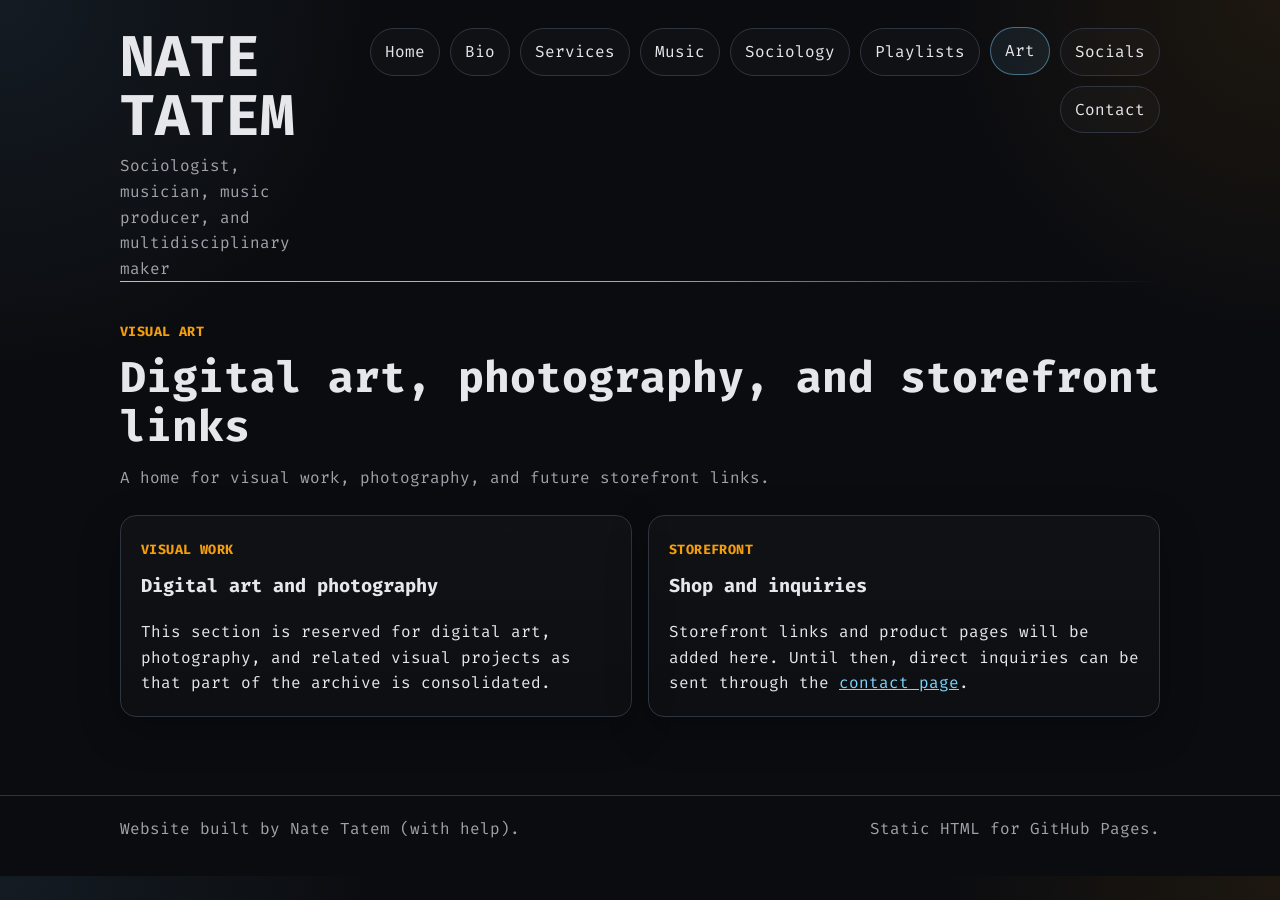
==== art.html @ 0ed72773 "Add files via upload" ====
<!DOCTYPE html>
<html lang="en">
<head>
  <meta charset="UTF-8">
  <meta name="viewport" content="width=device-width, initial-scale=1">
  <title>Art | Nate Tatem</title>
  <meta name="description" content="Visual art, photography, and storefront links for Nate Tatem.">
  <link rel="preconnect" href="https://fonts.googleapis.com">
  <link rel="preconnect" href="https://fonts.gstatic.com" crossorigin>
  <link href="https://fonts.googleapis.com/css2?family=Fira+Code:wght@400;500;600;700&display=swap" rel="stylesheet">
  <link rel="stylesheet" href="style.css">
</head>
<body>
  <header class="site-header container">
    <div class="topbar">
      <div class="brand">
        <a href="index.html">
          <h1 class="site-title">NATE TATEM</h1>
        </a>
        <p class="site-subtitle">Sociologist, musician, music producer, and multidisciplinary maker</p>
      </div>
      <nav class="nav" aria-label="Primary navigation">
        <a class="" href="index.html">Home</a>
        <a class="" href="bio.html">Bio</a>
        <a class="" href="services.html">Services</a>
        <a class="" href="music.html">Music</a>
        <a class="" href="sociology.html">Sociology</a>
        <a class="" href="playlists.html">Playlists</a>
        <a class="active" href="art.html">Art</a>
        <a class="" href="socials.html">Socials</a>
        <a class="" href="contact.html">Contact</a>
      </nav>
    </div>
    <hr class="rule">
  </header>
  <main class="container">
    <section class="page-heading">
      <span class="eyebrow">Visual art</span>
      <h2>Digital art, photography, and storefront links</h2>
      <p>A home for visual work, photography, and future storefront links.</p>
    </section>


    <section class="section-block">
      <div class="grid-2">
        <div class="card text-block">
          <span class="eyebrow">Visual work</span>
          <h3>Digital art and photography</h3>
          <p>
            This section is reserved for digital art, photography, and related visual projects as that part of the
            archive is consolidated.
          </p>
        </div>
        <div class="card text-block">
          <span class="eyebrow">Storefront</span>
          <h3>Shop and inquiries</h3>
          <p>
            Storefront links and product pages will be added here. Until then, direct inquiries can be sent through the
            <a href="contact.html">contact page</a>.
          </p>
        </div>
      </div>
    </section>

  </main>
  <footer class="site-footer">
    <div class="container">
      <span>Website built by Nate Tatem (with help).</span>
      <span>Static HTML for GitHub Pages.</span>
    </div>
  </footer>
</body>
</html>
---- style.css ----
:root {
  --bg: #0b0c10;
  --bg-elev: #111318;
  --bg-elev-2: #171a21;
  --text: #e5e7eb;
  --muted: #a1a1aa;
  --border: #2e3440;
  --accent: #7dd3fc;
  --accent-2: #f59e0b;
  --accent-visited: #c084fc;
  --shadow: 0 14px 40px rgba(0, 0, 0, 0.28);
  --max: 1040px;
  --rad: 16px;
}

* { box-sizing: border-box; }
html { scroll-behavior: smooth; }
body {
  margin: 0;
  background:
    radial-gradient(circle at top left, rgba(125, 211, 252, 0.08), transparent 24%),
    radial-gradient(circle at top right, rgba(245, 158, 11, 0.08), transparent 22%),
    var(--bg);
  color: var(--text);
  font-family: "Fira Code", Consolas, "Courier New", monospace;
  -webkit-font-smoothing: antialiased;
  -moz-osx-font-smoothing: grayscale;
  line-height: 1.6;
}
img { max-width: 100%; display: block; }
a { color: var(--accent); }
a:visited { color: var(--accent-visited); }
a:hover, a:focus-visible { text-decoration-thickness: 2px; }
.container { width: min(calc(100% - 32px), var(--max)); margin: 0 auto; }
.site-header { padding: 28px 0 18px; }
.topbar { display: grid; grid-template-columns: 1fr auto; gap: 16px 24px; align-items: start; }
.brand a { color: var(--text); text-decoration: none; }
.site-title { font-size: clamp(2.2rem, 5vw, 3.6rem); margin: 0; line-height: 1.02; }
.site-subtitle { margin: 8px 0 0; color: var(--muted); font-size: 1rem; }
.nav { display: flex; flex-wrap: wrap; gap: 10px; justify-content: flex-end; }
.nav a {
  display: inline-flex;
  align-items: center;
  justify-content: center;
  padding: 10px 14px;
  border: 1px solid var(--border);
  border-radius: 999px;
  text-decoration: none;
  color: var(--text);
  background: rgba(255,255,255,0.02);
  transition: transform 0.18s ease, border-color 0.18s ease, background 0.18s ease;
}
.nav a:visited { color: var(--text); }
.nav a:hover, .nav a:focus-visible, .nav a.active {
  transform: translateY(-1px);
  background: rgba(125, 211, 252, 0.08);
  border-color: rgba(125, 211, 252, 0.45);
}
.rule {
  height: 1px;
  border: 0;
  margin: 0;
  background: linear-gradient(to right, var(--accent), var(--accent-2), transparent);
}
main { padding: 18px 0 56px; }
.hero, .page-heading { margin: 0 0 24px; }
.eyebrow {
  display: inline-block;
  font-size: 0.84rem;
  font-weight: 700;
  letter-spacing: 0.03em;
  text-transform: uppercase;
  color: var(--accent-2);
  margin-bottom: 10px;
}
.hero h2, .page-heading h2 {
  font-size: clamp(1.85rem, 4vw, 2.7rem);
  line-height: 1.14;
  margin: 0 0 14px;
}
.hero p, .page-heading p, .section-lead {
  margin: 0;
  color: var(--muted);
  max-width: 78ch;
}
.grid-2, .grid-3, .links-grid, .page-grid {
  display: grid;
  gap: 16px;
}
.grid-2 { grid-template-columns: repeat(2, minmax(0, 1fr)); }
.grid-3 { grid-template-columns: repeat(3, minmax(0, 1fr)); }
.links-grid, .page-grid { grid-template-columns: repeat(2, minmax(0, 1fr)); }
.card, .link-card, .page-card {
  border: 1px solid var(--border);
  border-radius: var(--rad);
  background: linear-gradient(180deg, rgba(255,255,255,0.025), rgba(255,255,255,0.01));
  box-shadow: var(--shadow);
}
.card { padding: 20px; }
.card h3, .card h4, .section-title { margin-top: 0; }
.section-block { margin: 22px 0; }
.section-title { margin: 0 0 14px; font-size: 1.28rem; }
.section-note { color: var(--muted); margin: -4px 0 16px; }
.meta-list {
  margin: 0;
  padding: 0;
  list-style: none;
  display: grid;
  gap: 8px;
}
.button-row { display: flex; flex-wrap: wrap; gap: 10px; margin-top: 18px; }
.button, .button-secondary {
  display: inline-flex;
  align-items: center;
  justify-content: center;
  padding: 11px 15px;
  border-radius: 999px;
  text-decoration: none;
  font-weight: 700;
  border: 1px solid transparent;
}
.button { color: #0b0c10; background: var(--accent); }
.button:visited { color: #0b0c10; }
.button-secondary { color: var(--text); background: transparent; border-color: var(--border); }
.button-secondary:visited { color: var(--text); }
.link-card, .page-card {
  display: block;
  padding: 16px;
  text-decoration: none;
  color: var(--text);
  transition: transform 0.18s ease, border-color 0.18s ease, background 0.18s ease;
}
.link-card:visited, .page-card:visited { color: var(--text); }
.link-card:hover, .link-card:focus-visible, .page-card:hover, .page-card:focus-visible {
  transform: translateY(-2px);
  border-color: rgba(245, 158, 11, 0.45);
  background: rgba(255,255,255,0.03);
}
.label {
  display: block;
  font-weight: 700;
  font-size: 1rem;
  margin-bottom: 6px;
}
.desc {
  display: block;
  color: var(--muted);
  font-size: 0.95rem;
}
.badge-row { display: flex; flex-wrap: wrap; gap: 8px; margin: 0 0 12px; }
.badge {
  display: inline-flex;
  align-items: center;
  padding: 6px 10px;
  border-radius: 999px;
  background: rgba(245, 158, 11, 0.12);
  color: #f7c96c;
  border: 1px solid rgba(245, 158, 11, 0.25);
  font-size: 0.82rem;
}
.muted { color: var(--muted); }
.page-card .label { font-size: 1.08rem; }
.page-card .mini {
  color: var(--accent-2);
  font-size: 0.82rem;
  text-transform: uppercase;
  letter-spacing: 0.03em;
  margin-bottom: 8px;
  display: block;
}
.text-block p:last-child { margin-bottom: 0; }
.site-footer {
  border-top: 1px solid var(--border);
  padding: 20px 0 34px;
  color: var(--muted);
}
.site-footer .container {
  display: flex;
  flex-wrap: wrap;
  justify-content: space-between;
  gap: 10px 20px;
}
@media (max-width: 920px) {
  .topbar { grid-template-columns: 1fr; }
  .nav { justify-content: flex-start; }
}
@media (max-width: 760px) {
  .grid-2, .grid-3, .links-grid, .page-grid { grid-template-columns: 1fr; }
}
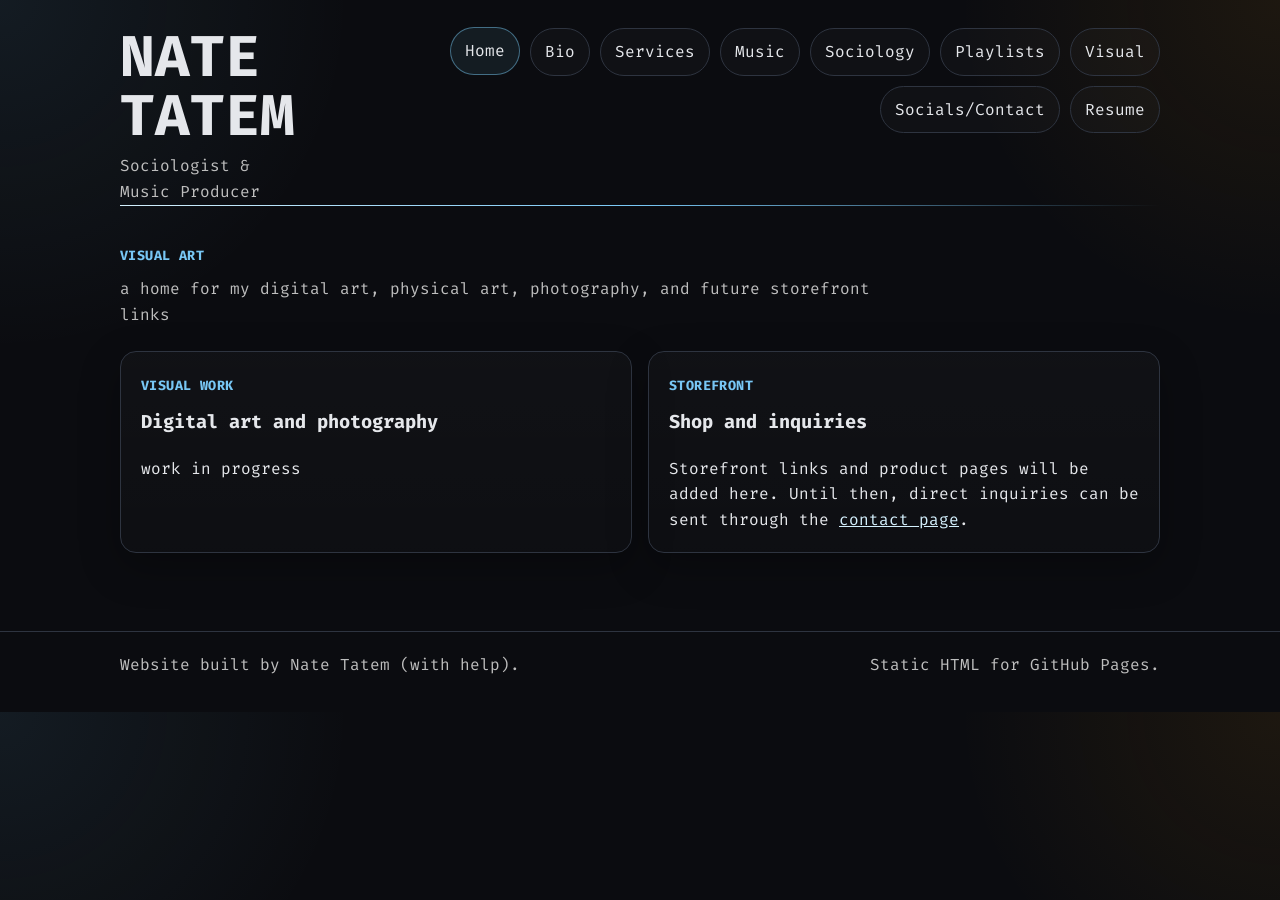
==== commit 60048dae: "Add files via upload" ====
--- a/art.html
+++ b/art.html
@@ -17,18 +17,18 @@
         <a href="index.html">
           <h1 class="site-title">NATE TATEM</h1>
         </a>
-        <p class="site-subtitle">Sociologist, musician, music producer, and multidisciplinary maker</p>
+        <p class="site-subtitle" data-site-subtitle></p>
       </div>
       <nav class="nav" aria-label="Primary navigation">
-        <a class="" href="index.html">Home</a>
+        <a class="active" href="index.html">Home</a>
         <a class="" href="bio.html">Bio</a>
         <a class="" href="services.html">Services</a>
         <a class="" href="music.html">Music</a>
         <a class="" href="sociology.html">Sociology</a>
         <a class="" href="playlists.html">Playlists</a>
-        <a class="active" href="art.html">Art</a>
-        <a class="" href="socials.html">Socials</a>
-        <a class="" href="contact.html">Contact</a>
+        <a class="" href="art.html">Visual</a>
+        <a class="" href="socials.html">Socials/Contact</a>
+        <a class="" href="resume.html">Resume</a>
       </nav>
     </div>
     <hr class="rule">
@@ -36,19 +36,15 @@
   <main class="container">
     <section class="page-heading">
       <span class="eyebrow">Visual art</span>
-      <h2>Digital art, photography, and storefront links</h2>
-      <p>A home for visual work, photography, and future storefront links.</p>
+      <p>a home for my digital art, physical art, photography, and future storefront links</p>
     </section>
-
-
     <section class="section-block">
       <div class="grid-2">
         <div class="card text-block">
           <span class="eyebrow">Visual work</span>
           <h3>Digital art and photography</h3>
           <p>
-            This section is reserved for digital art, photography, and related visual projects as that part of the
-            archive is consolidated.
+            work in progress
           </p>
         </div>
         <div class="card text-block">
@@ -69,5 +65,6 @@
       <span>Static HTML for GitHub Pages.</span>
     </div>
   </footer>
+  <script src="shared.js"></script>
 </body>
 </html>
--- a/style.css
+++ b/style.css
@@ -3,10 +3,10 @@
   --bg-elev: #111318;
   --bg-elev-2: #171a21;
   --text: #e5e7eb;
-  --muted: #a1a1aa;
+  --muted: #bebebe;
   --border: #2e3440;
-  --accent: #7dd3fc;
-  --accent-2: #f59e0b;
+  --accent: #d4f0fd;
+  --accent-2: #78c7f5;
   --accent-visited: #c084fc;
   --shadow: 0 14px 40px rgba(0, 0, 0, 0.28);
   --max: 1040px;
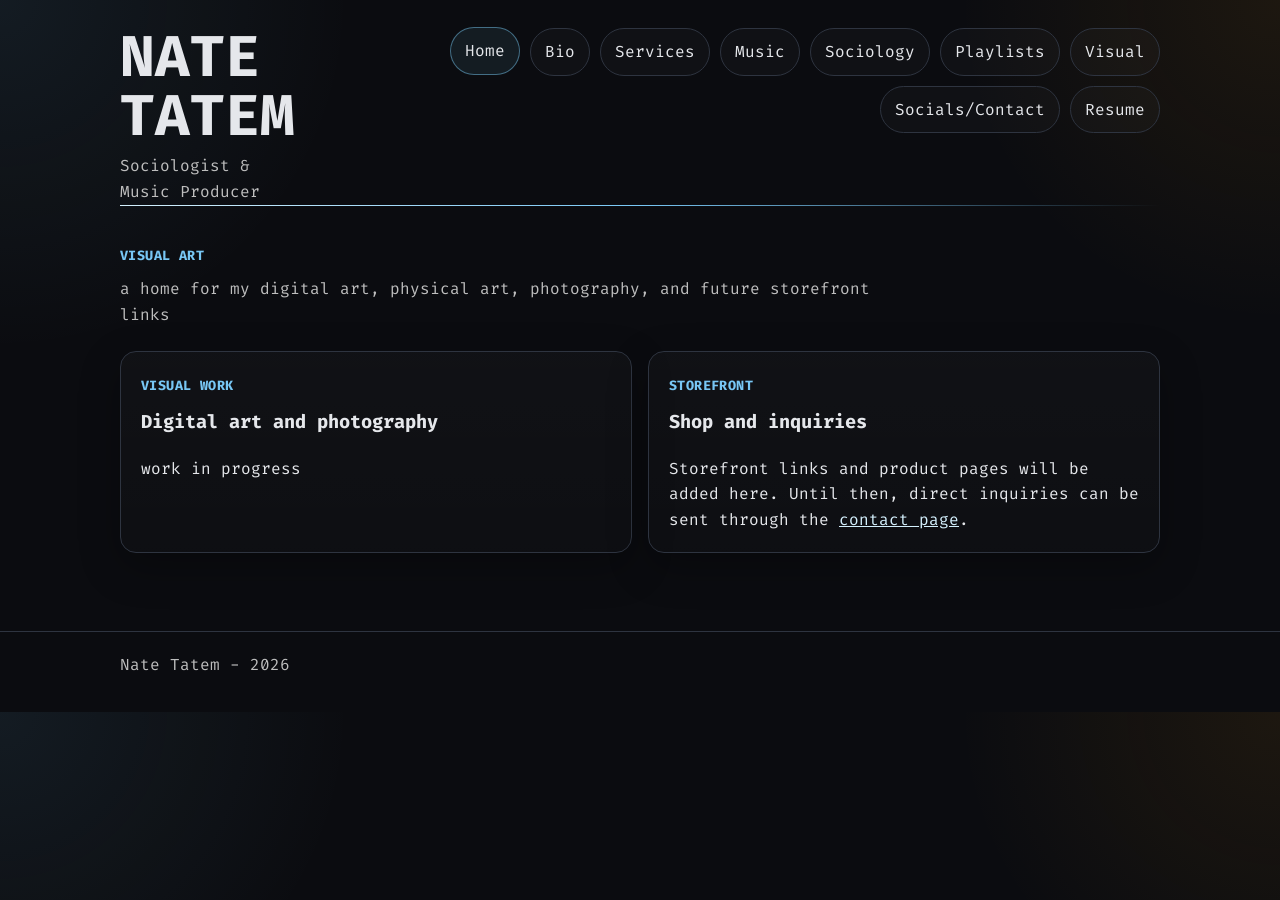
==== commit 37ba0c40: "Update art.html" ====
--- a/art.html
+++ b/art.html
@@ -59,10 +59,9 @@
     </section>
 
   </main>
-  <footer class="site-footer">
+ <footer class="site-footer">
     <div class="container">
-      <span>Website built by Nate Tatem (with help).</span>
-      <span>Static HTML for GitHub Pages.</span>
+      <span>Nate Tatem - 2026</span>
     </div>
   </footer>
   <script src="shared.js"></script>
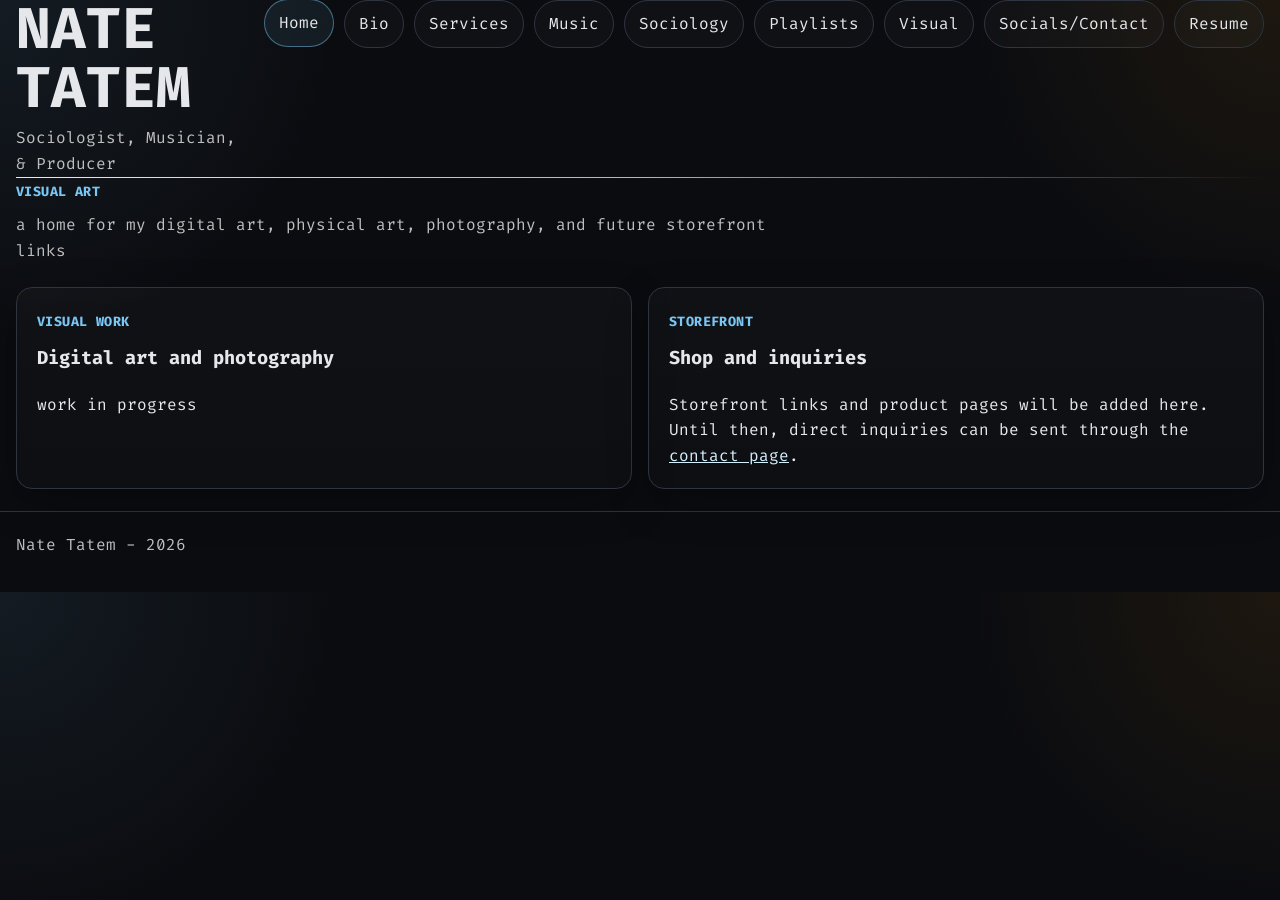
==== commit 208cd20c: "Update site subtitle in art.html" ====
--- a/art.html
+++ b/art.html
@@ -17,7 +17,7 @@
         <a href="index.html">
           <h1 class="site-title">NATE TATEM</h1>
         </a>
-        <p class="site-subtitle" data-site-subtitle></p>
+        <p class="site-subtitle">Sociologist, Musician, & Producer</p>
       </div>
       <nav class="nav" aria-label="Primary navigation">
         <a class="active" href="index.html">Home</a>
--- a/style.css
+++ b/style.css
@@ -187,3 +187,15 @@
 @media (max-width: 760px) {
   .grid-2, .grid-3, .links-grid, .page-grid { grid-template-columns: 1fr; }
 }
+
+/* Custom styles */
+:root {
+    --max: 100%;
+}
+
+.container {
+    width: 100%;
+    padding: 0 16px;
+    margin: 0 auto;
+    box-sizing: border-box;
+}
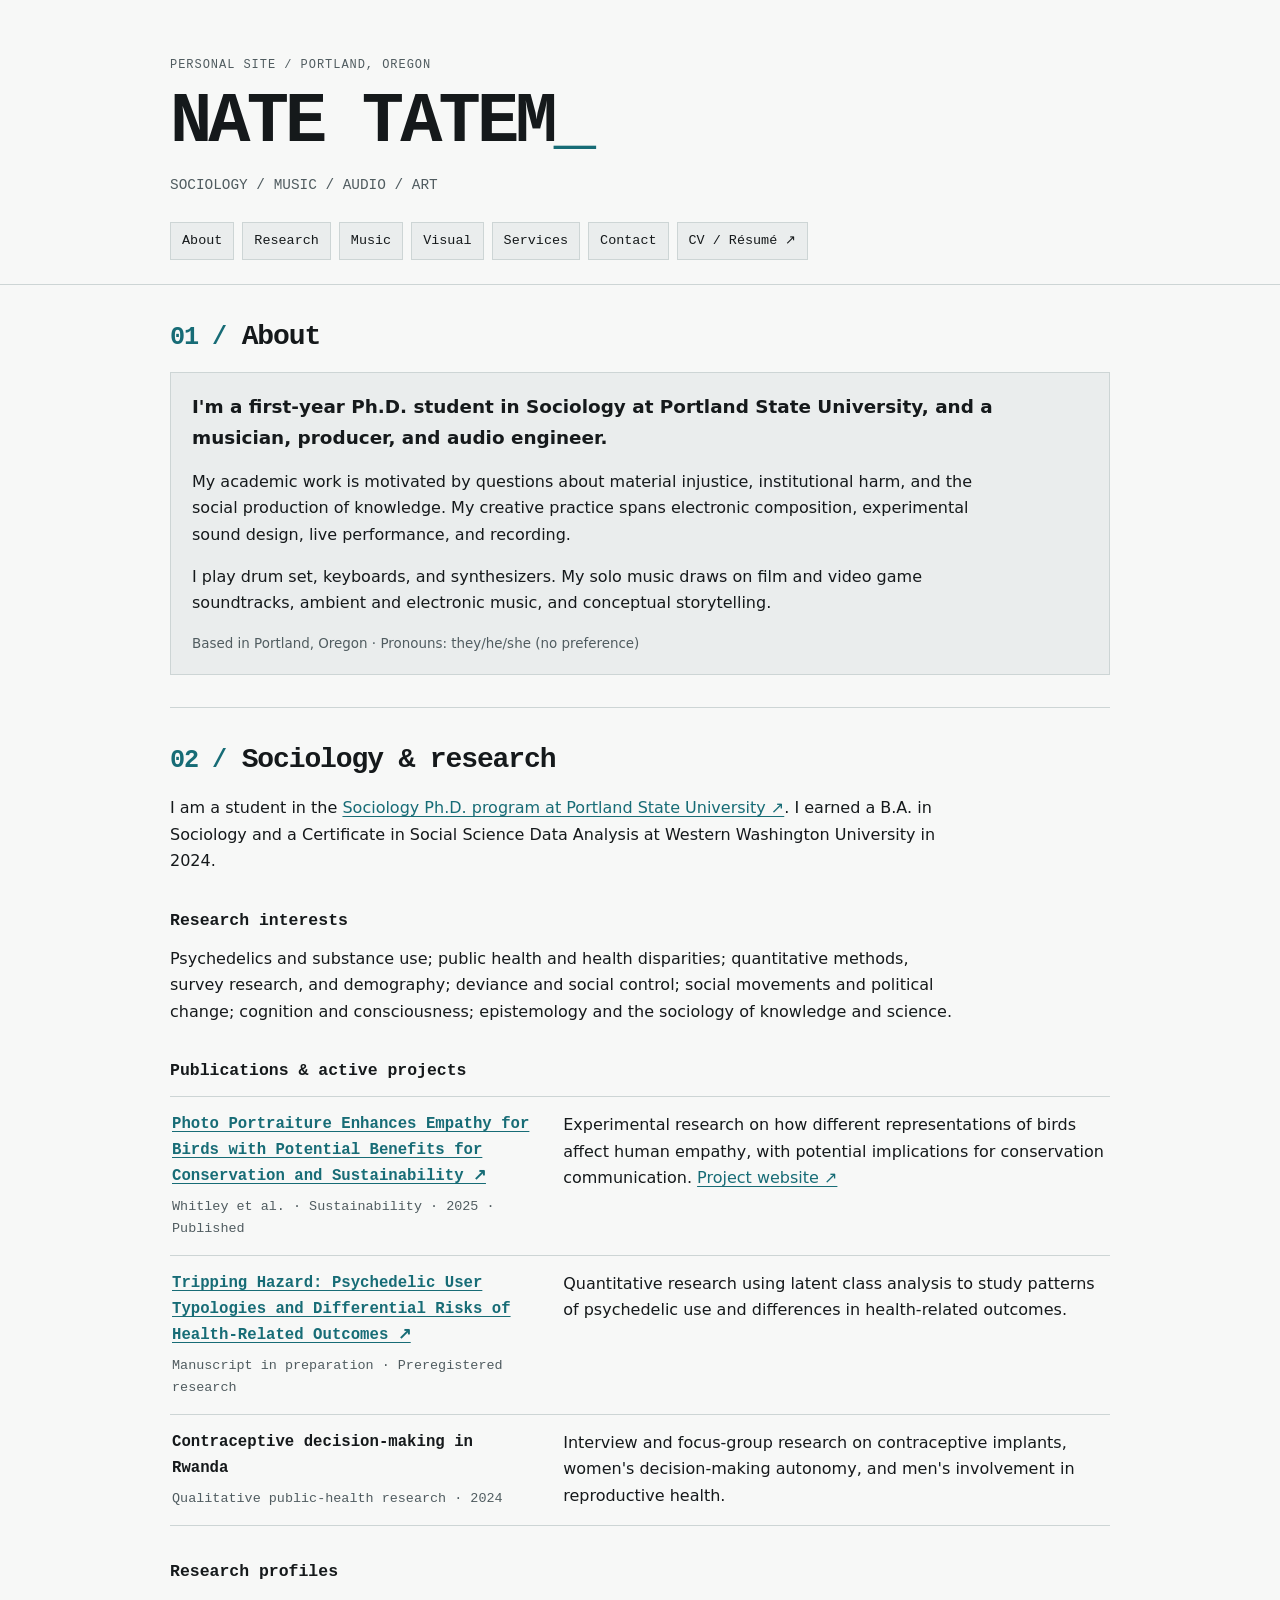
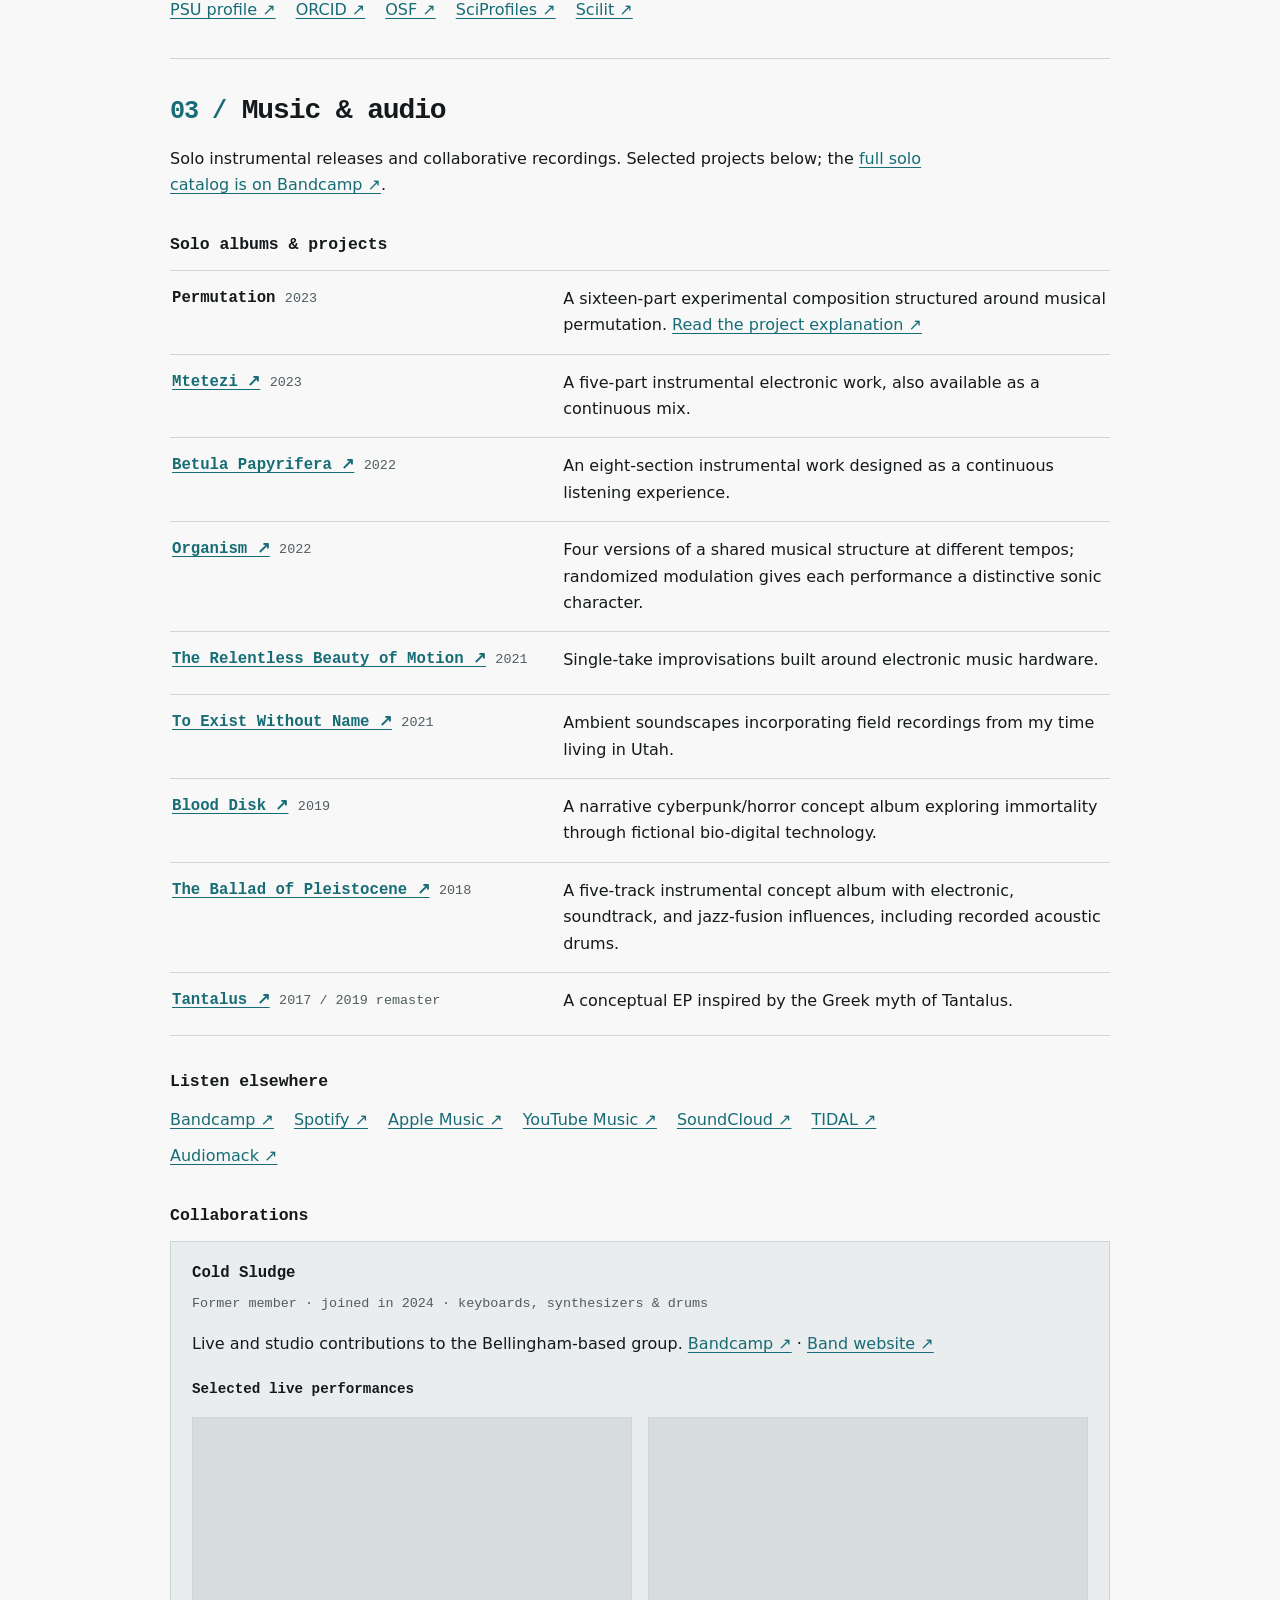
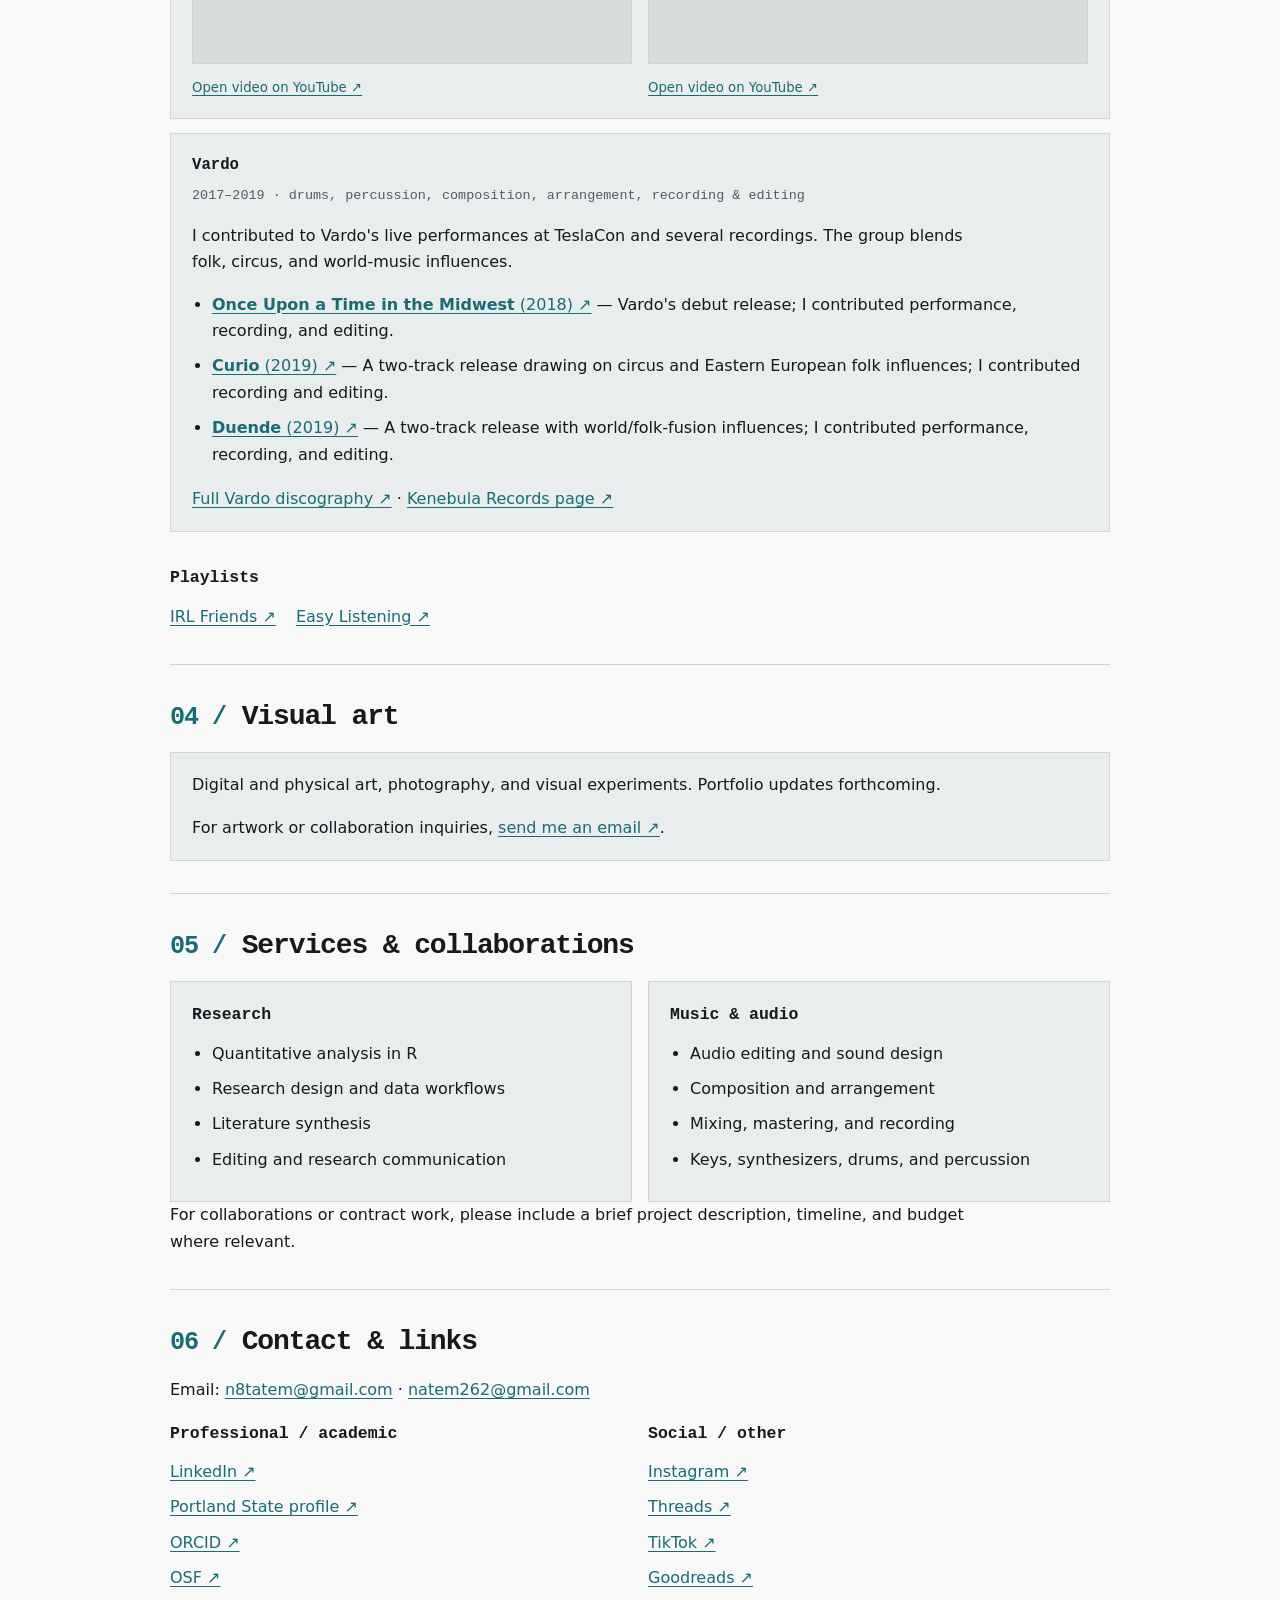
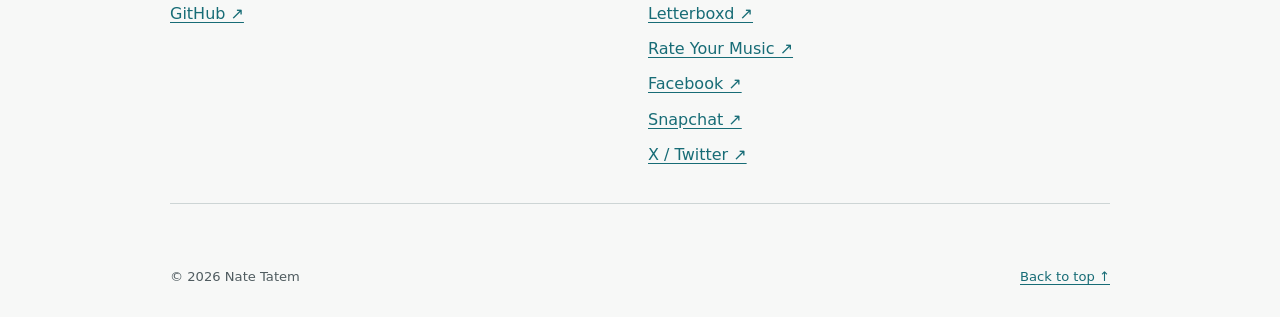
==== commit 14814271: "Draft one-page site with light palette, updated academic profile, and music credits" ====
--- a/art.html
+++ b/art.html
@@ -2,68 +2,12 @@
 <html lang="en">
 <head>
   <meta charset="UTF-8">
+  <meta name="robots" content="noindex">
   <meta name="viewport" content="width=device-width, initial-scale=1">
-  <title>Art | Nate Tatem</title>
-  <meta name="description" content="Visual art, photography, and storefront links for Nate Tatem.">
-  <link rel="preconnect" href="https://fonts.googleapis.com">
-  <link rel="preconnect" href="https://fonts.gstatic.com" crossorigin>
-  <link href="https://fonts.googleapis.com/css2?family=Fira+Code:wght@400;500;600;700&display=swap" rel="stylesheet">
-  <link rel="stylesheet" href="style.css">
+  <meta http-equiv="refresh" content="0; url=index.html#visual">
+  <title>Page moved | Nate Tatem</title>
 </head>
 <body>
-  <header class="site-header container">
-    <div class="topbar">
-      <div class="brand">
-        <a href="index.html">
-          <h1 class="site-title">NATE TATEM</h1>
-        </a>
-        <p class="site-subtitle">Sociologist, Musician, & Producer</p>
-      </div>
-      <nav class="nav" aria-label="Primary navigation">
-        <a class="active" href="index.html">Home</a>
-        <a class="" href="bio.html">Bio</a>
-        <a class="" href="services.html">Services</a>
-        <a class="" href="music.html">Music</a>
-        <a class="" href="sociology.html">Sociology</a>
-        <a class="" href="playlists.html">Playlists</a>
-        <a class="" href="art.html">Visual</a>
-        <a class="" href="socials.html">Socials/Contact</a>
-        <a class="" href="resume.html">Resume</a>
-      </nav>
-    </div>
-    <hr class="rule">
-  </header>
-  <main class="container">
-    <section class="page-heading">
-      <span class="eyebrow">Visual art</span>
-      <p>a home for my digital art, physical art, photography, and future storefront links</p>
-    </section>
-    <section class="section-block">
-      <div class="grid-2">
-        <div class="card text-block">
-          <span class="eyebrow">Visual work</span>
-          <h3>Digital art and photography</h3>
-          <p>
-            work in progress
-          </p>
-        </div>
-        <div class="card text-block">
-          <span class="eyebrow">Storefront</span>
-          <h3>Shop and inquiries</h3>
-          <p>
-            Storefront links and product pages will be added here. Until then, direct inquiries can be sent through the
-            <a href="contact.html">contact page</a>.
-          </p>
-        </div>
-      </div>
-    </section>
-
-  </main>
- <footer class="site-footer">
-    <div class="container">
-      <span>Nate Tatem - 2026</span>
-    </div>
-  </footer>
-  <script src="shared.js"></script>
+  <p>This section is now on the <a href="index.html#visual">main website</a>.</p>
 </body>
 </html>
